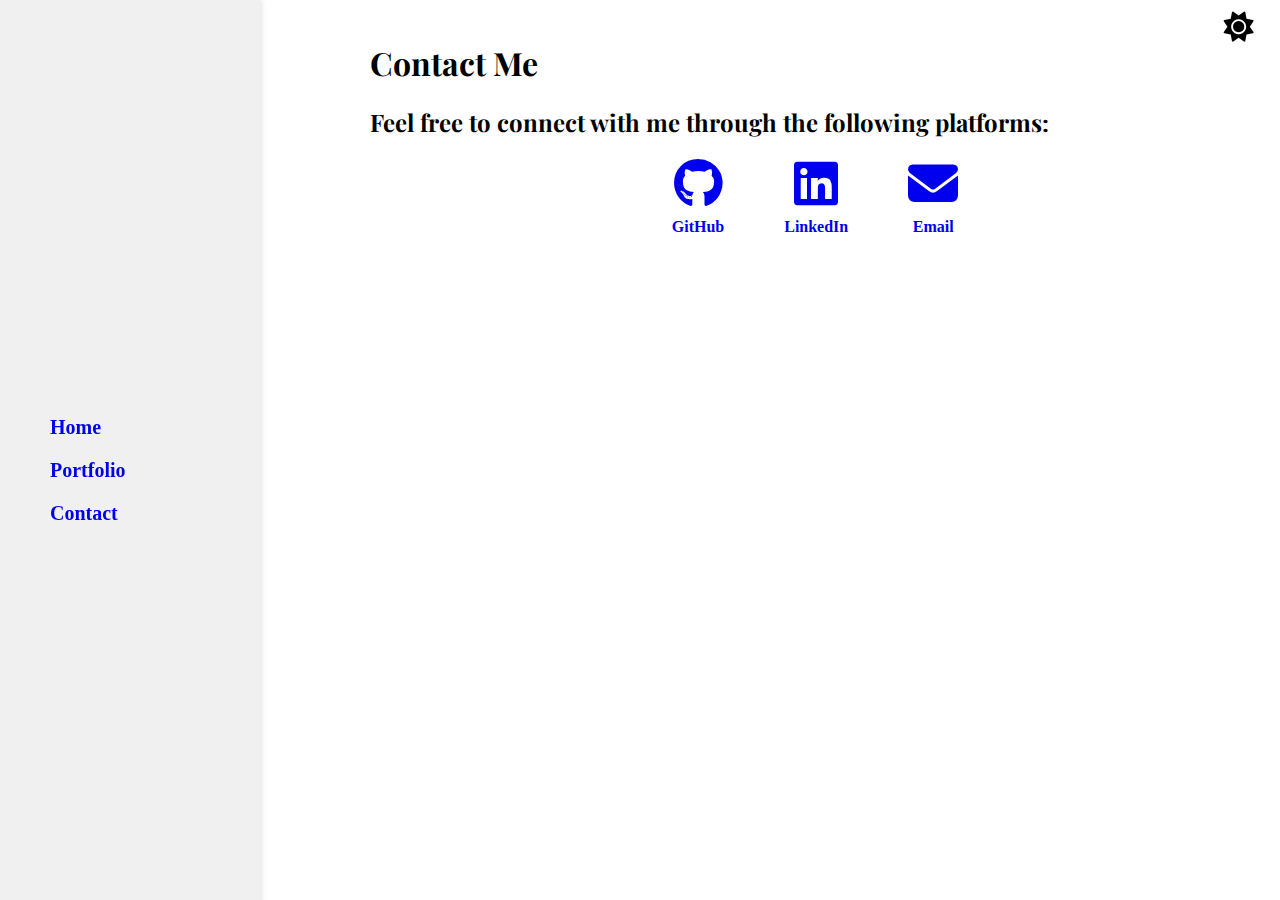
==== contact.html @ 64e6b054 "updated navigation panel and contact icons" ====
<!DOCTYPE html>
<html lang="en">

<head>
    <meta charset="UTF-8">
    <meta name="viewport" content="width=device-width, initial-scale=1.0">
    <link rel="stylesheet" href="styles.css">
    <link href="https://cdnjs.cloudflare.com/ajax/libs/font-awesome/6.5.0/css/all.min.css" rel="stylesheet">
    <title>Vedant Surjan</title>
</head>

<body>

<div class="navigation">
    <a href="index.html">Home</a>
    <a href="projects.html">Portfolio</a>
    <a href="contact.html">Contact</a>
</div>

<button id="theme-toggle" class="theme-toggle" aria-label="Toggle Light/Dark Mode">
    <i class="fas fa-sun"></i>
</button>


<div class="main-content">

<h1 class="Title">Contact Me</h1>

<h2 class="Header">Feel free to connect with me through the following platforms:</h2>

<div class="socials">
    <a href="https://github.com/VedantSur" target="_blank" class="social-icon"><i class="fab fa-github"></i>
    <span>GitHub</span>
    </a>

    <a href="https://www.linkedin.com/in/vedant-surjan-656249231" target="_blank" class="social-icon"><i class="fab fa-linkedin"></i>
    <span>LinkedIn</span>
    </a>

    <a href="mailto:vedant.surjan@outlook.com" target="_blank" class="social-icon"><i class="fas fa-envelope"></i>
    <span>Email</span>
    </a>
</div>

</div>

<script src="scripts.js"></script>

</body>
---- styles.css ----
@import url('https://fonts.googleapis.com/css2?family=Playfair+Display:ital,wght@0,400..900;1,400..900&display=swap');

.theme-toggle {
    position: fixed; 
    top: 10px; 
    right: 20px;
    background: none;
    border: none;
    cursor: pointer;
    font-size: 30px;
    color: inherit;
    z-index: 1000;
}

body {
    background-color: #ffffff;
    color: #000000;
    margin: 0;
    min-height: 100vh;
    transition: background-color 0.3s ease, color 0.3s ease;
}

body.dark-mode {
    background-color: #2c2c2c;
    color: #ffffff;
}

.navigation {
    position: fixed;
    top: 0;
    left: 0;
    width: 220px;
    display: flex;
    height: 100%;
    padding: 20px;
    z-index: 1000;
    flex-direction: column;
    align-items: flex-start;
    font-weight: bold;
    justify-content: center;
    font-size: 20px;
    background-color: #f0f0f0;
    box-shadow: 2px 0 5px rgba(0, 0, 0, 0.1);
    transition: background-color 0.3s ease; 
}

body.dark-mode .navigation {
    background-color: #3a3a3a;
}

.navigation a {
    text-decoration: none;
    margin: 10px 0;
    padding-left: 30px;
}

.navigation a:hover {
    color: #4caf50;
    font-weight: bold;
}

.Title {
    font-weight: bold;
}

.Header {
    font-weight: bold;
}

.Title, .Header {
    font-family: 'Playfair Display', serif;
    font-weight: bold;
}

.highlight {
    font-weight: bold;
    color: #6700d5;
}

.main-content {
    flex-grow: 1; 
    padding: 20px; 
    box-sizing: border-box;
    margin-left: 350px;
    box-sizing: border-box;
    max-width: 1000px;
}

p {
    text-align: justify;
    line-height: 1.5;
}

.socials {
    margin-top: 20px;
    display: flex;
    gap: 15px;
    font-size: 50px;
    justify-content: center;
    align-items: center;
    gap: 60px;
}

.social-icon {
    text-align: center;
    display: flex;
    flex-direction: column;
    align-items: center;
    text-decoration: none;
    font-size: 50px;
}

.social-icon span {
    margin-top: 10px; /* Add spacing between the icon and the label */
    font-size: 16px; /* Adjust text size */
    font-weight: bold; /* Make the text label more prominent */
    color: inherit;
}
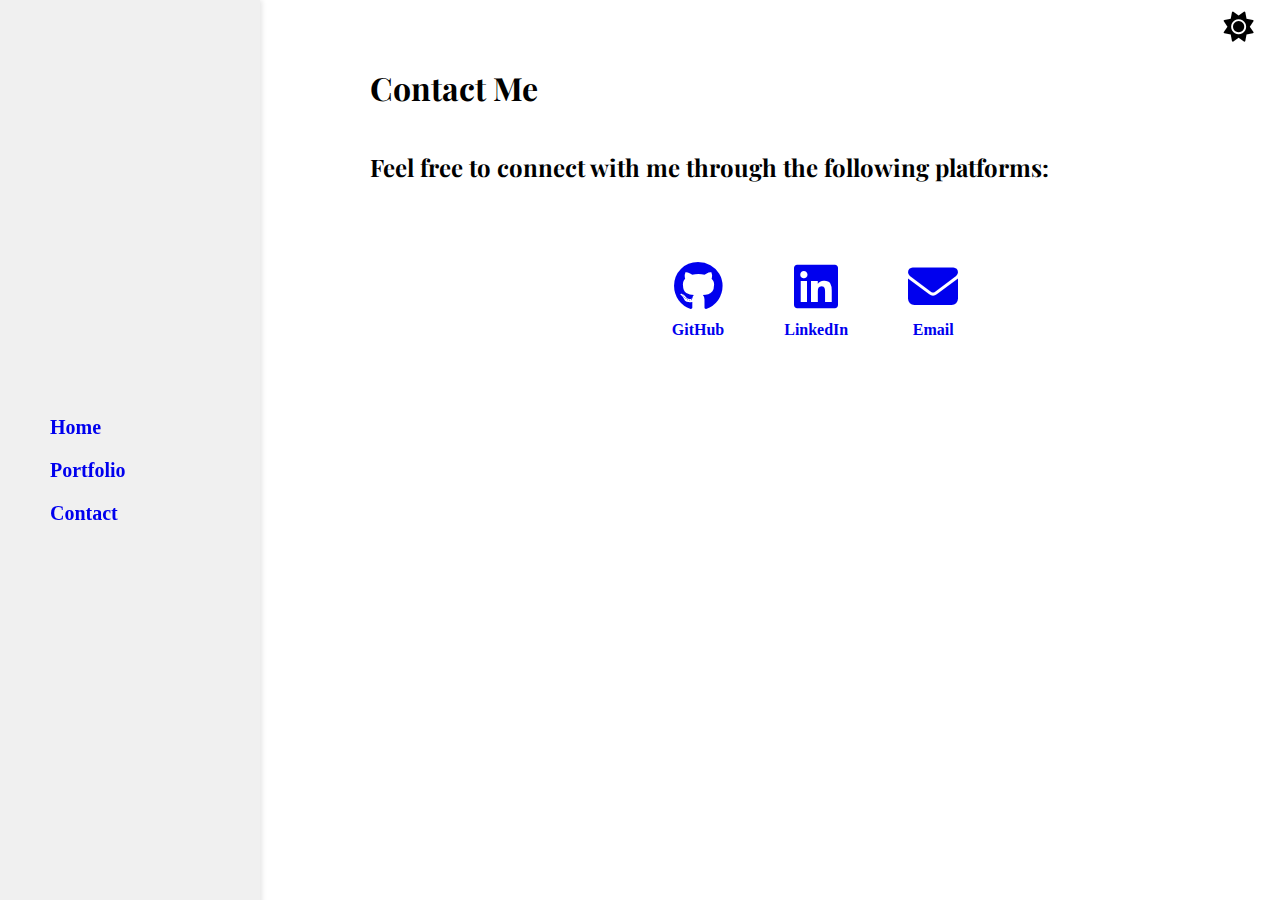
==== commit 431a97f6: "update" ====
--- a/contact.html
+++ b/contact.html
@@ -28,6 +28,8 @@
 
 <h2 class="Header">Feel free to connect with me through the following platforms:</h2>
 
+<div style="height: 0.5em;"></div>
+
 <div class="socials">
     <a href="https://github.com/VedantSur" target="_blank" class="social-icon"><i class="fab fa-github"></i>
     <span>GitHub</span>
--- a/styles.css
+++ b/styles.css
@@ -61,10 +61,13 @@
 
 .Title {
     font-weight: bold;
+    padding-top: 25px;
 }
 
 .Header {
     font-weight: bold;
+    padding-top: 20px;
+    padding-bottom: 30px;
 }
 
 .Title, .Header {
@@ -111,8 +114,8 @@
 }
 
 .social-icon span {
-    margin-top: 10px; /* Add spacing between the icon and the label */
-    font-size: 16px; /* Adjust text size */
-    font-weight: bold; /* Make the text label more prominent */
+    margin-top: 10px;
+    font-size: 16px;
+    font-weight: bold;
     color: inherit;
 }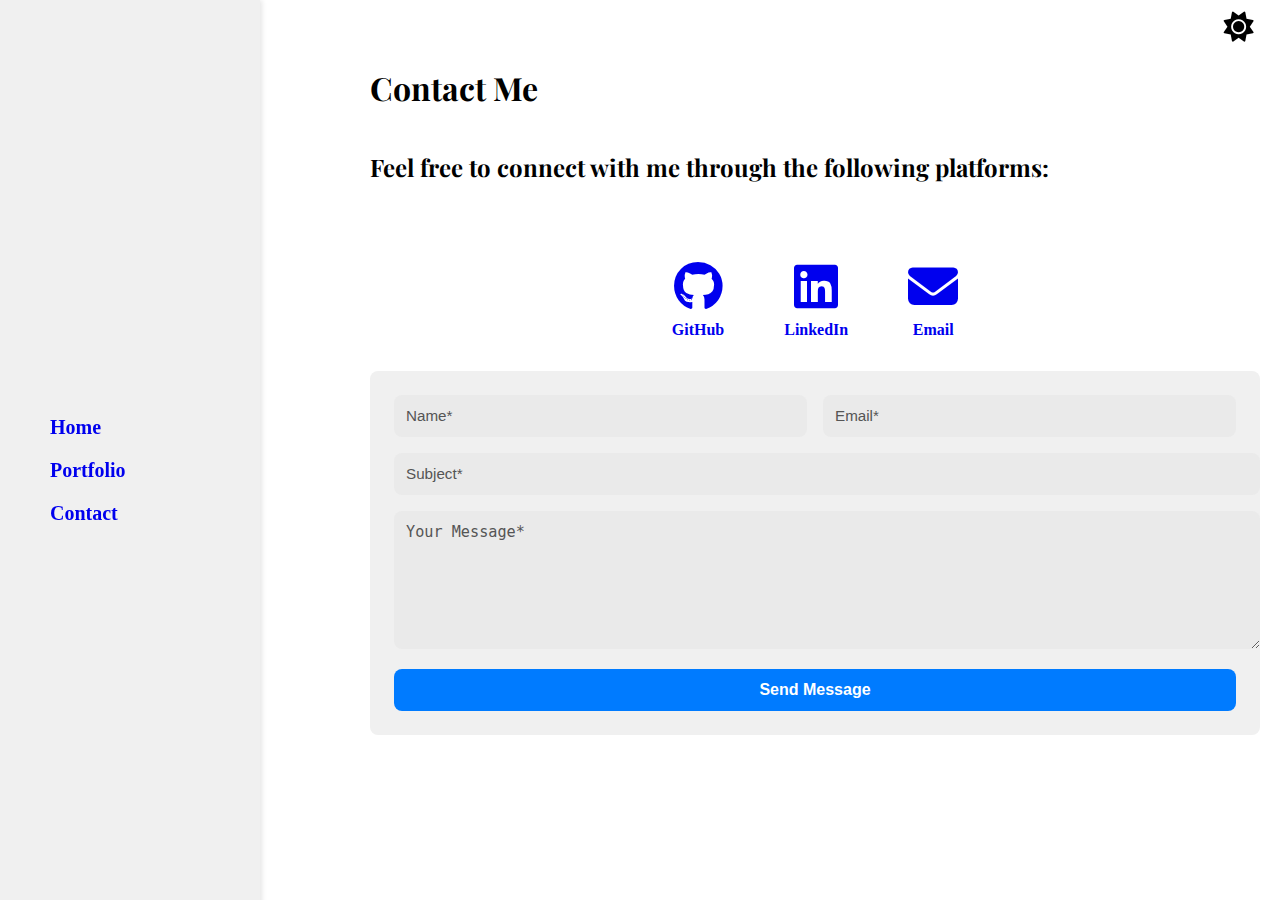
==== commit fad06085: "updated contact page" ====
--- a/contact.html
+++ b/contact.html
@@ -33,7 +33,7 @@
 <div class="socials">
     <a href="https://github.com/VedantSur" target="_blank" class="social-icon"><i class="fab fa-github"></i>
     <span>GitHub</span>
-    </a>
+    </a>    
 
     <a href="https://www.linkedin.com/in/vedant-surjan-656249231" target="_blank" class="social-icon"><i class="fab fa-linkedin"></i>
     <span>LinkedIn</span>
@@ -44,6 +44,18 @@
     </a>
 </div>
 
+<div class="contact-form">
+    <form action ="https://formsubmit.co/vedant.surjan@outlook.com" method="POST">
+        <div class="form-row">
+            <input type="text" name="name" placeholder="Name*" required>
+            <input type="email" name="email" placeholder="Email*" required>
+        </div>
+        <input type="text" name="subject" placeholder="Subject*" required>
+        <textarea name="message" rows="6" placeholder="Your Message*" required></textarea>
+        <button type="submit">Send Message</button>
+        </form>
+</div>
+
 </div>
 
 <script src="scripts.js"></script>
--- a/styles.css
+++ b/styles.css
@@ -118,4 +118,69 @@
     font-size: 16px;
     font-weight: bold;
     color: inherit;
+}
+
+.contact-form {
+    margin-top: 2em;
+    padding: 1.5em;
+    background-color: #f0f0f0;
+    border-radius: 8px;
+    transition: background-color 0.3s ease;
+}
+
+body.dark-mode .contact-form {
+    background-color: #3a3a3a;
+}
+
+.contact-form input,
+.contact-form textarea {
+    width: 100%;
+    margin-bottom: 1em;
+    padding: 0.75em;
+    border: none;
+    border-radius: 8px;
+    background-color: #eaeaea; /* Updated light mode color for better contrast */
+    color: #000; /* Dark text for readability in light mode */
+    font-size: 1rem;
+    transition: background-color 0.3s ease, color 0.3s ease;
+}
+
+body.dark-mode .contact-form input,
+body.dark-mode .contact-form textarea {
+    background-color: #1c1c1c; /* Keeps dark mode consistent */
+    color: #fff; /* Light text for readability in dark mode */
+}
+
+.contact-form input::placeholder,
+.contact-form textarea::placeholder {
+    color: #555;
+    font-size: 0.95rem;
+}
+
+.contact-form .form-row {
+    display: flex;
+    justify-content: space-between;
+    gap: 1em;
+}
+
+.contact-form .form-row input {
+    width: 48%;
+}
+
+.contact-form button {
+    display: inline-block;
+    width: 100%;
+    padding: 0.75em;
+    font-size: 1rem;
+    font-weight: bold;
+    border: none;
+    border-radius: 8px;
+    color: #fff;
+    background-color: #007bff; /* Button blue */
+    cursor: pointer;
+    transition: background-color 0.3s ease;
+}
+
+.contact-form button:hover {
+    background-color: #0056b3; /* Button dark blue on hover */
 }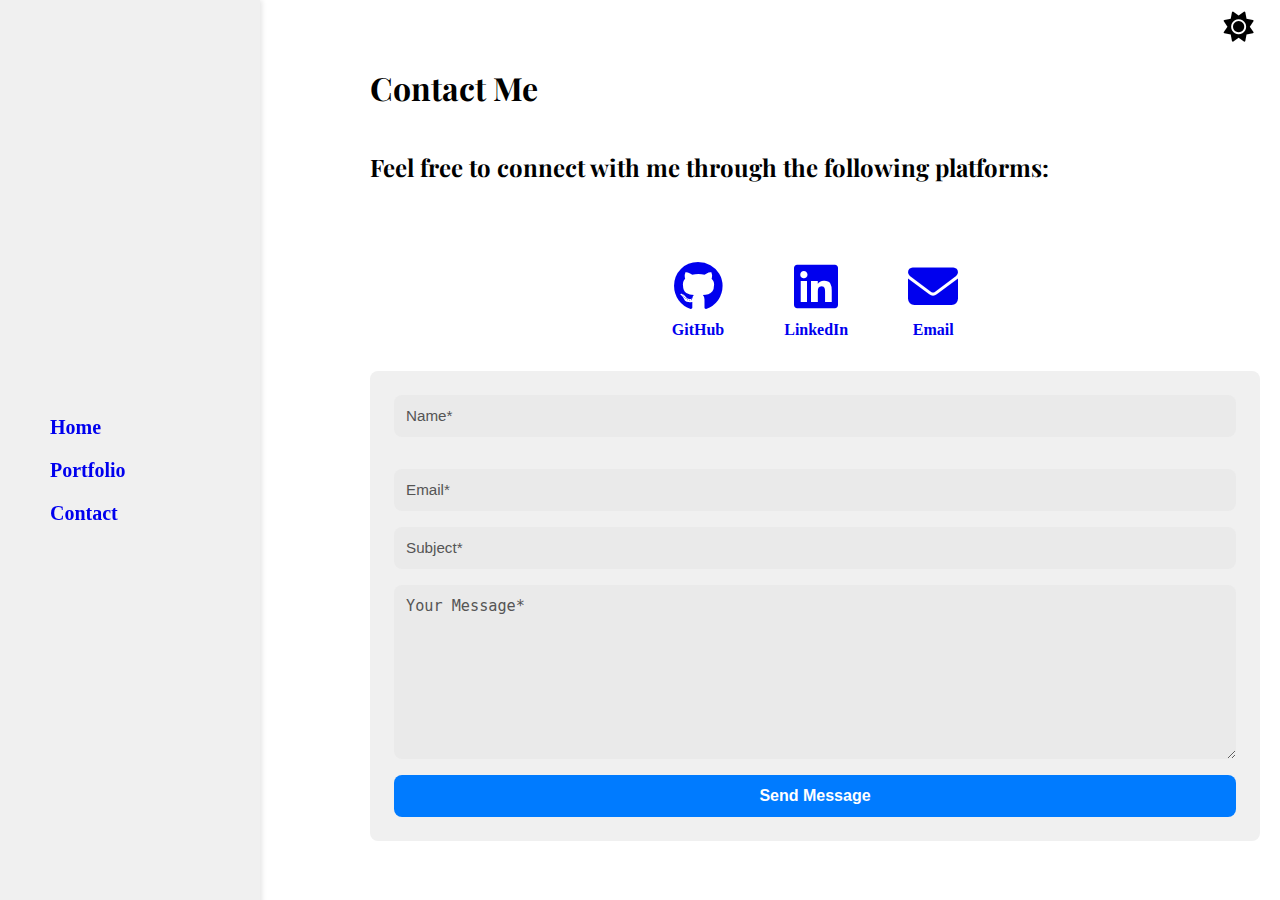
==== commit 65fdf8e9: "updated" ====
--- a/contact.html
+++ b/contact.html
@@ -45,19 +45,33 @@
 </div>
 
 <div class="contact-form">
-    <form action ="https://formsubmit.co/vedant.surjan@outlook.com" method="POST">
+    <form action="https://formsubmit.co/vedant.surjan@outlook.com" method="POST">
+        <!-- Name and Email Row -->
         <div class="form-row">
             <input type="text" name="name" placeholder="Name*" required>
             <input type="email" name="email" placeholder="Email*" required>
         </div>
-        <input type="text" name="subject" placeholder="Subject*" required>
-        <textarea name="message" rows="6" placeholder="Your Message*" required></textarea>
+        
+        <!-- Subject Row -->
+        <div class="form-row">
+            <input type="text" name="subject" placeholder="Subject*" required>
+        </div>
+
+        <!-- Message Row -->
+        <div class="form-row">
+            <textarea name="message" rows="6" placeholder="Your Message*" required></textarea>
+        </div>
+
+        <!-- Submit Button -->
         <button type="submit">Send Message</button>
-        </form>
+    </form>
 </div>
+
 
 </div>
 
 <script src="scripts.js"></script>
 
-</body>+</body>
+
+</html>--- a/styles.css
+++ b/styles.css
@@ -87,6 +87,24 @@
     margin-left: 350px;
     box-sizing: border-box;
     max-width: 1000px;
+}
+
+.experience {
+    margin: 1.5em 0; 
+    padding: 1.5em; 
+    background-color: #f0f0f0;
+    border-radius: 8px; 
+    transition: background-color 0.3s ease;
+}
+
+body.dark-mode .experience {
+    background-color: #3a3a3a;
+}
+
+.experience .header {
+    margin: 0;
+    font-size: 1.2em;
+    font-weight: bold;
 }
 
 p {
@@ -159,12 +177,19 @@
 
 .contact-form .form-row {
     display: flex;
-    justify-content: space-between;
     gap: 1em;
-}
-
-.contact-form .form-row input {
-    width: 48%;
+    flex-wrap: wrap; /* Allows rows to stack responsively on smaller screens */
+}
+
+.contact-form .form-row input,
+.contact-form .form-row textarea {
+    flex: 1; /* Ensures equal width where applicable */
+    min-width: calc(50% - 0.5em); /* Adjusts for responsive layout */
+}
+
+.contact-form textarea {
+    width: 100%; /* Ensures the message box spans the full width */
+    height: 150px; /* Fixed height for consistency */
 }
 
 .contact-form button {
@@ -183,4 +208,4 @@
 
 .contact-form button:hover {
     background-color: #0056b3; /* Button dark blue on hover */
-}+}
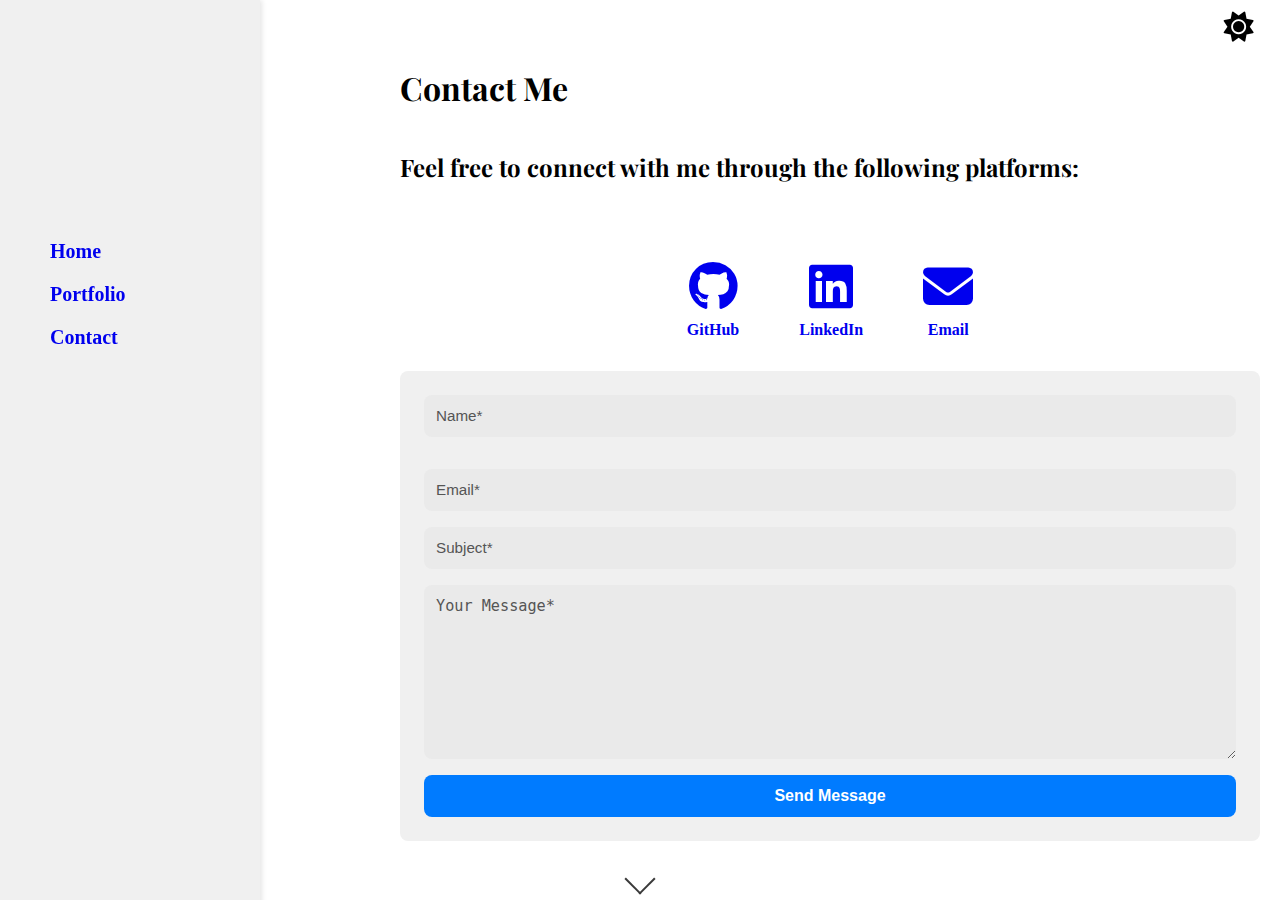
==== commit 5156e4e6: "arrow" ====
--- a/contact.html
+++ b/contact.html
@@ -46,23 +46,20 @@
 
 <div class="contact-form">
     <form action="https://formsubmit.co/vedant.surjan@outlook.com" method="POST">
-        <!-- Name and Email Row -->
+
         <div class="form-row">
             <input type="text" name="name" placeholder="Name*" required>
             <input type="email" name="email" placeholder="Email*" required>
         </div>
         
-        <!-- Subject Row -->
         <div class="form-row">
             <input type="text" name="subject" placeholder="Subject*" required>
         </div>
 
-        <!-- Message Row -->
         <div class="form-row">
             <textarea name="message" rows="6" placeholder="Your Message*" required></textarea>
         </div>
 
-        <!-- Submit Button -->
         <button type="submit">Send Message</button>
     </form>
 </div>
@@ -70,6 +67,10 @@
 
 </div>
 
+<div class="scroll-down-arrow">
+    <span></span>
+  </div>
+
 <script src="scripts.js"></script>
 
 </body>
--- a/styles.css
+++ b/styles.css
@@ -37,11 +37,12 @@
     flex-direction: column;
     align-items: flex-start;
     font-weight: bold;
-    justify-content: center;
     font-size: 20px;
     background-color: #f0f0f0;
     box-shadow: 2px 0 5px rgba(0, 0, 0, 0.1);
     transition: background-color 0.3s ease; 
+    justify-content: flex-start;
+    padding-top: 230px;
 }
 
 body.dark-mode .navigation {
@@ -84,7 +85,7 @@
     flex-grow: 1; 
     padding: 20px; 
     box-sizing: border-box;
-    margin-left: 350px;
+    margin-left: 380px;
     box-sizing: border-box;
     max-width: 1000px;
 }
@@ -110,6 +111,16 @@
 p {
     text-align: justify;
     line-height: 1.5;
+}
+
+.experience-separator {
+    height: 2em;
+    border-bottom: 2px solid rgba(0, 0, 0, 0.1);
+    margin: 1.5em 0;
+}
+
+body.dark-mode .experience-separator {
+    border-bottom: 2px solid rgba(255, 255, 255, 0.2);
 }
 
 .socials {
@@ -157,16 +168,16 @@
     padding: 0.75em;
     border: none;
     border-radius: 8px;
-    background-color: #eaeaea; /* Updated light mode color for better contrast */
-    color: #000; /* Dark text for readability in light mode */
+    background-color: #eaeaea;
+    color: #000; 
     font-size: 1rem;
     transition: background-color 0.3s ease, color 0.3s ease;
 }
 
 body.dark-mode .contact-form input,
 body.dark-mode .contact-form textarea {
-    background-color: #1c1c1c; /* Keeps dark mode consistent */
-    color: #fff; /* Light text for readability in dark mode */
+    background-color: #1c1c1c; 
+    color: #fff;
 }
 
 .contact-form input::placeholder,
@@ -183,13 +194,13 @@
 
 .contact-form .form-row input,
 .contact-form .form-row textarea {
-    flex: 1; /* Ensures equal width where applicable */
-    min-width: calc(50% - 0.5em); /* Adjusts for responsive layout */
+    flex: 1;
+    min-width: calc(50% - 0.5em); 
 }
 
 .contact-form textarea {
-    width: 100%; /* Ensures the message box spans the full width */
-    height: 150px; /* Fixed height for consistency */
+    width: 100%; 
+    height: 150px;
 }
 
 .contact-form button {
@@ -201,11 +212,67 @@
     border: none;
     border-radius: 8px;
     color: #fff;
-    background-color: #007bff; /* Button blue */
+    background-color: #007bff;
     cursor: pointer;
     transition: background-color 0.3s ease;
 }
 
 .contact-form button:hover {
-    background-color: #0056b3; /* Button dark blue on hover */
-}
+    background-color: #0056b3;
+}
+
+:root {
+    --arrow-color: #3a3a3a;
+}
+
+body.dark-mode {
+    --arrow-color: #f0f0f0; 
+}
+
+.scroll-down-arrow {
+    position: absolute;
+    bottom: 20px;
+    left: 50%;
+    transform: translateX(-50%);
+    text-align: center;
+    cursor: pointer;
+    opacity: 1;
+    transition: opacity 0.5s ease;
+}
+
+.scroll-down-arrow.hidden {
+    opacity: 0;
+    pointer-events: none;
+}
+
+.scroll-down-arrow span {
+    display: block;
+    width: 20px;
+    height: 20px;
+    border-bottom: 2px solid var(--arrow-color); 
+    border-right: 2px solid var(--arrow-color);
+    transform: rotate(45deg);
+    margin: -10px;
+    animation: bounce 2s infinite, fadeInOut 3s infinite;
+}
+
+@keyframes bounce {
+    0%, 20%, 50%, 80%, 100% {
+        transform: translateY(0) rotate(45deg);
+    }
+    40% {
+        transform: translateY(-20px) rotate(45deg);
+    }
+    60% {
+        transform: translateY(-10px) rotate(45deg);
+    }
+}
+
+@keyframes fadeInOut {
+    0%, 100% {
+        opacity: 0;
+    }
+    50% {
+        opacity: 1;
+    }
+}